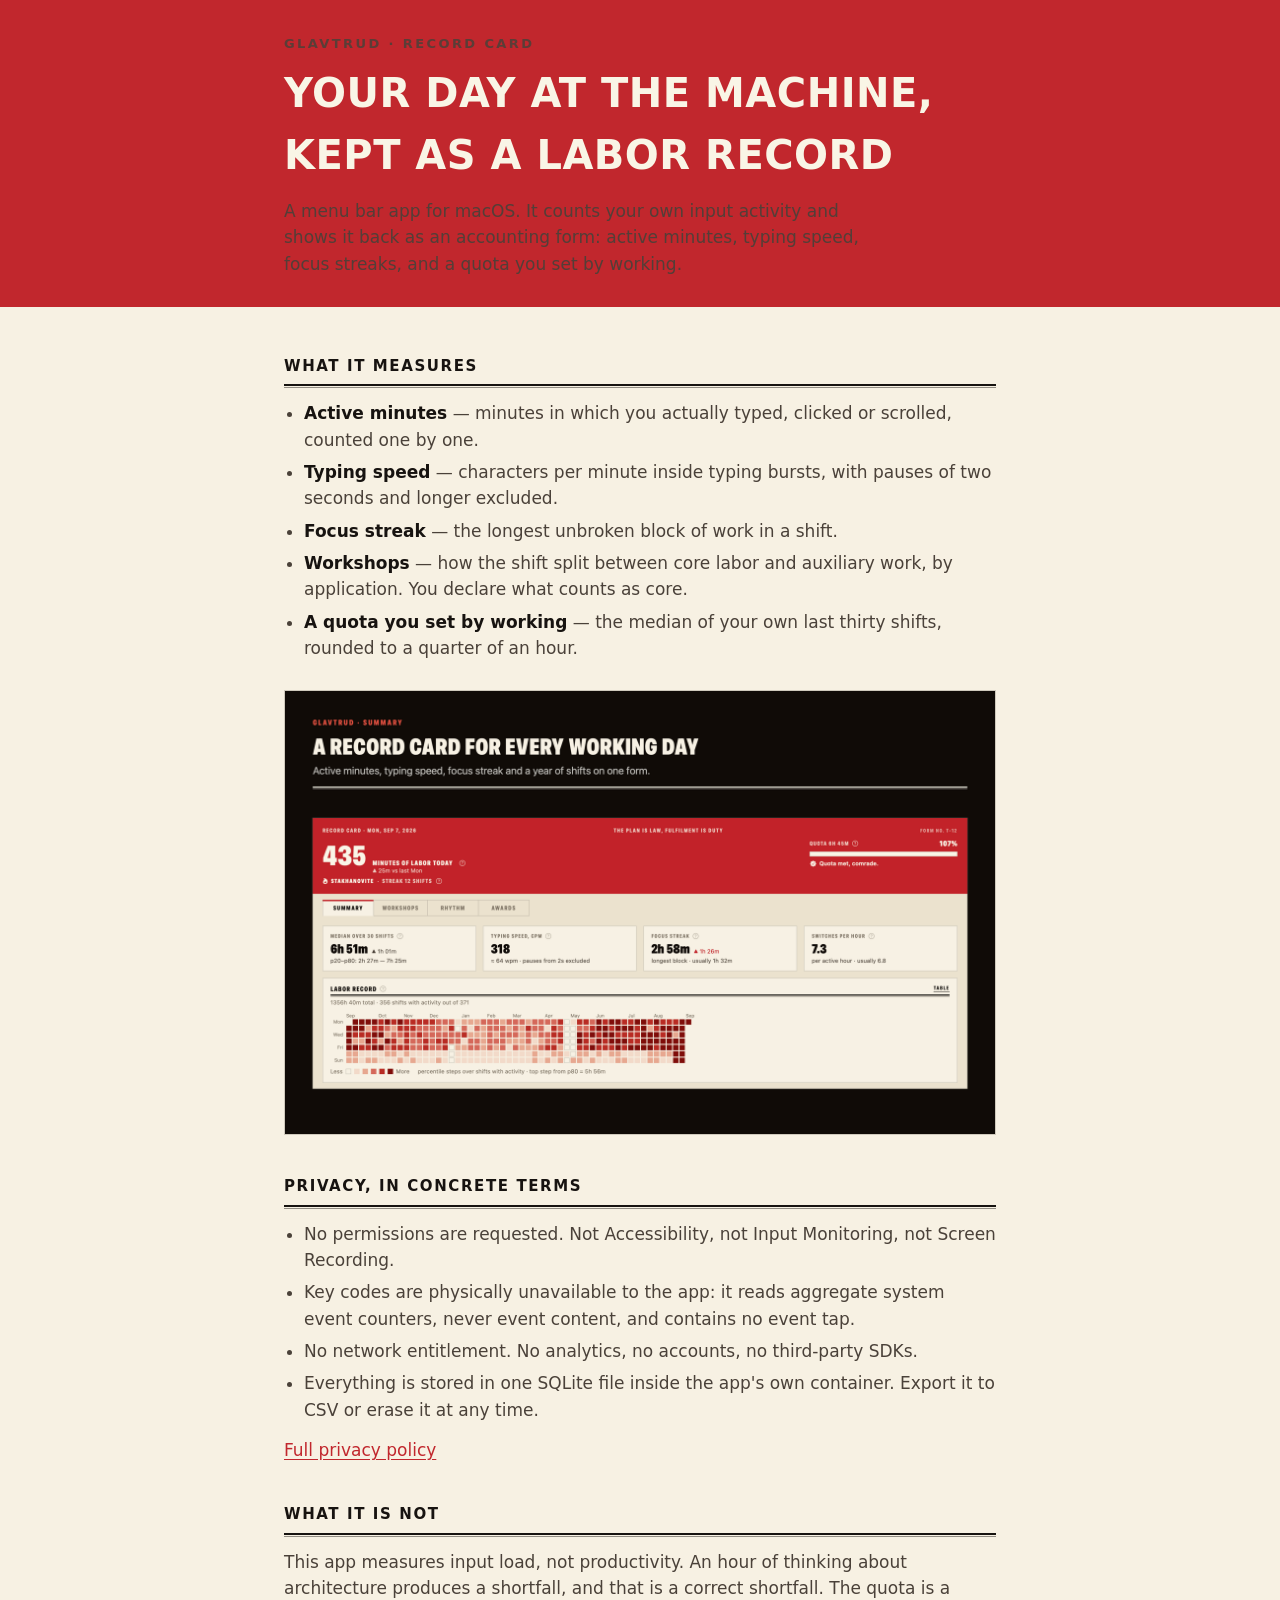
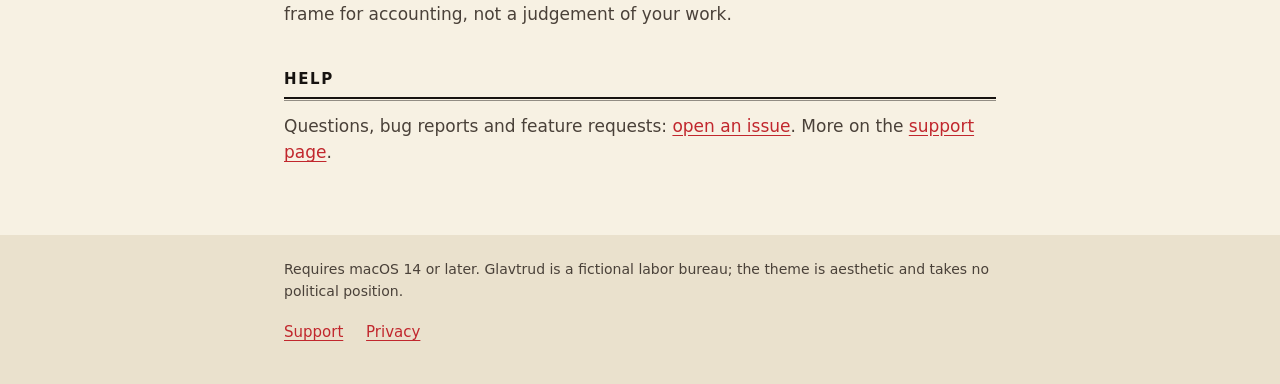
==== index.html @ c77dbedc "publish the support and privacy pages Публичные страницы для App Store Connect: Support URL и Privac" ====
<!DOCTYPE html>
<html lang="en">
<head>
<meta charset="utf-8">
<meta name="viewport" content="width=device-width, initial-scale=1">
<title>Glavtrud — a labor record for your Mac</title>
<meta name="description" content="A menu bar record of your input activity: active minutes, typing speed, focus streaks and a quota you set by working. No permissions, no network.">
<meta property="og:title" content="Glavtrud — a labor record for your Mac">
<meta property="og:description" content="Active minutes, typing speed, focus streaks and a quota you set by working. Nothing leaves your Mac.">
<meta property="og:type" content="website">
<link rel="stylesheet" href="style.css">
</head>
<body>

<header class="band">
  <div class="wrap">
    <p class="kicker">Glavtrud · record card</p>
    <h1>Your day at the machine, kept as a labor record</h1>
    <p class="lead">A menu bar app for macOS. It counts your own input activity and shows it back as an accounting form: active minutes, typing speed, focus streaks, and a quota you set by working.</p>
  </div>
</header>

<main>
  <div class="wrap">

    <h2>What it measures</h2>
    <ul>
      <li><strong>Active minutes</strong> — minutes in which you actually typed, clicked or scrolled, counted one by one.</li>
      <li><strong>Typing speed</strong> — characters per minute inside typing bursts, with pauses of two seconds and longer excluded.</li>
      <li><strong>Focus streak</strong> — the longest unbroken block of work in a shift.</li>
      <li><strong>Workshops</strong> — how the shift split between core labor and auxiliary work, by application. You declare what counts as core.</li>
      <li><strong>A quota you set by working</strong> — the median of your own last thirty shifts, rounded to a quarter of an hour.</li>
    </ul>

    <img class="shot" src="assets/record-card.png" alt="The Glavtrud report window: quota, median active minutes, typing speed, focus streak and a year of shifts.">

    <h2>Privacy, in concrete terms</h2>
    <ul>
      <li>No permissions are requested. Not Accessibility, not Input Monitoring, not Screen Recording.</li>
      <li>Key codes are physically unavailable to the app: it reads aggregate system event counters, never event content, and contains no event tap.</li>
      <li>No network entitlement. No analytics, no accounts, no third-party SDKs.</li>
      <li>Everything is stored in one SQLite file inside the app's own container. Export it to CSV or erase it at any time.</li>
    </ul>
    <p><a href="privacy.html">Full privacy policy</a></p>

    <h2>What it is not</h2>
    <p>This app measures input load, not productivity. An hour of thinking about architecture produces a shortfall, and that is a correct shortfall. The quota is a frame for accounting, not a judgement of your work.</p>

    <h2>Help</h2>
    <p>Questions, bug reports and feature requests: <a href="https://github.com/Di0niz/glavtrud-support/issues">open an issue</a>. More on the <a href="support.html">support page</a>.</p>

  </div>
</main>

<footer>
  <div class="wrap">
    <p>Requires macOS 14 or later. Glavtrud is a fictional labor bureau; the theme is aesthetic and takes no political position.</p>
    <nav>
      <a href="support.html">Support</a>
      <a href="privacy.html">Privacy</a>
    </nav>
  </div>
</footer>

</body>
</html>
---- style.css ----
/* Типографика бланка: три краски, нулевой радиус, двойная линейка ГОСТ.
   Тот же язык, что в самом приложении, — страница читается как его продолжение. */

:root {
  --paper: #f7f1e3;
  --page: #eae1cd;
  --ink: #171310;
  --muted: #4a4139;
  --red: #c1272d;
}

@media (prefers-color-scheme: dark) {
  :root {
    --paper: #161616;
    --page: #080808;
    --ink: #f4f2ee;
    --muted: #bcbab5;
    --red: #a81f24;
  }
}

* { box-sizing: border-box; }

body {
  margin: 0;
  background: var(--page);
  color: var(--ink);
  font: 17px/1.55 -apple-system, BlinkMacSystemFont, "Segoe UI", system-ui, sans-serif;
}

.band {
  background: var(--red);
  color: #f9f5e6;
  padding: 34px 0 30px;
}

.wrap { max-width: 760px; margin: 0 auto; padding: 0 24px; }

.kicker {
  font-size: 13px;
  font-weight: 800;
  letter-spacing: 2.4px;
  text-transform: uppercase;
  opacity: 0.85;
  margin: 0;
}

h1 {
  font-size: 40px;
  font-weight: 900;
  font-stretch: 87.5%;
  letter-spacing: 0.5px;
  text-transform: uppercase;
  margin: 8px 0 0;
}

.band p.lead { margin: 12px 0 0; max-width: 56ch; opacity: 0.92; }

main { background: var(--paper); padding: 40px 0 56px; }

h2 {
  font-size: 15px;
  font-weight: 800;
  font-stretch: 87.5%;
  letter-spacing: 1.6px;
  text-transform: uppercase;
  margin: 40px 0 4px;
  padding-bottom: 6px;
  border-bottom: 2.5px solid var(--ink);
  position: relative;
}

/* Тонкая линейка через просвет — вторая половина приёма. */
h2::after {
  content: "";
  position: absolute;
  left: 0;
  right: 0;
  bottom: -4px;
  height: 1px;
  background: var(--ink);
  opacity: 0.45;
}

h2:first-of-type { margin-top: 8px; }

p, li { color: var(--muted); }
p { margin: 14px 0; }
ul { margin: 14px 0; padding-left: 20px; }
li { margin: 6px 0; }

strong { color: var(--ink); }

a { color: var(--red); text-underline-offset: 3px; }

@media (prefers-color-scheme: dark) {
  a { color: #e35243; }
}

code {
  font-family: ui-monospace, SFMono-Regular, Menlo, monospace;
  font-size: 0.9em;
  background: var(--page);
  padding: 1px 5px;
}

img.shot {
  display: block;
  width: 100%;
  margin: 28px 0 0;
  border: 1px solid rgba(23, 19, 16, 0.18);
}

footer {
  background: var(--page);
  padding: 24px 0 40px;
  font-size: 14px;
}

footer p { margin: 0; }

nav { margin-top: 18px; font-size: 15px; }
nav a { margin-right: 18px; }
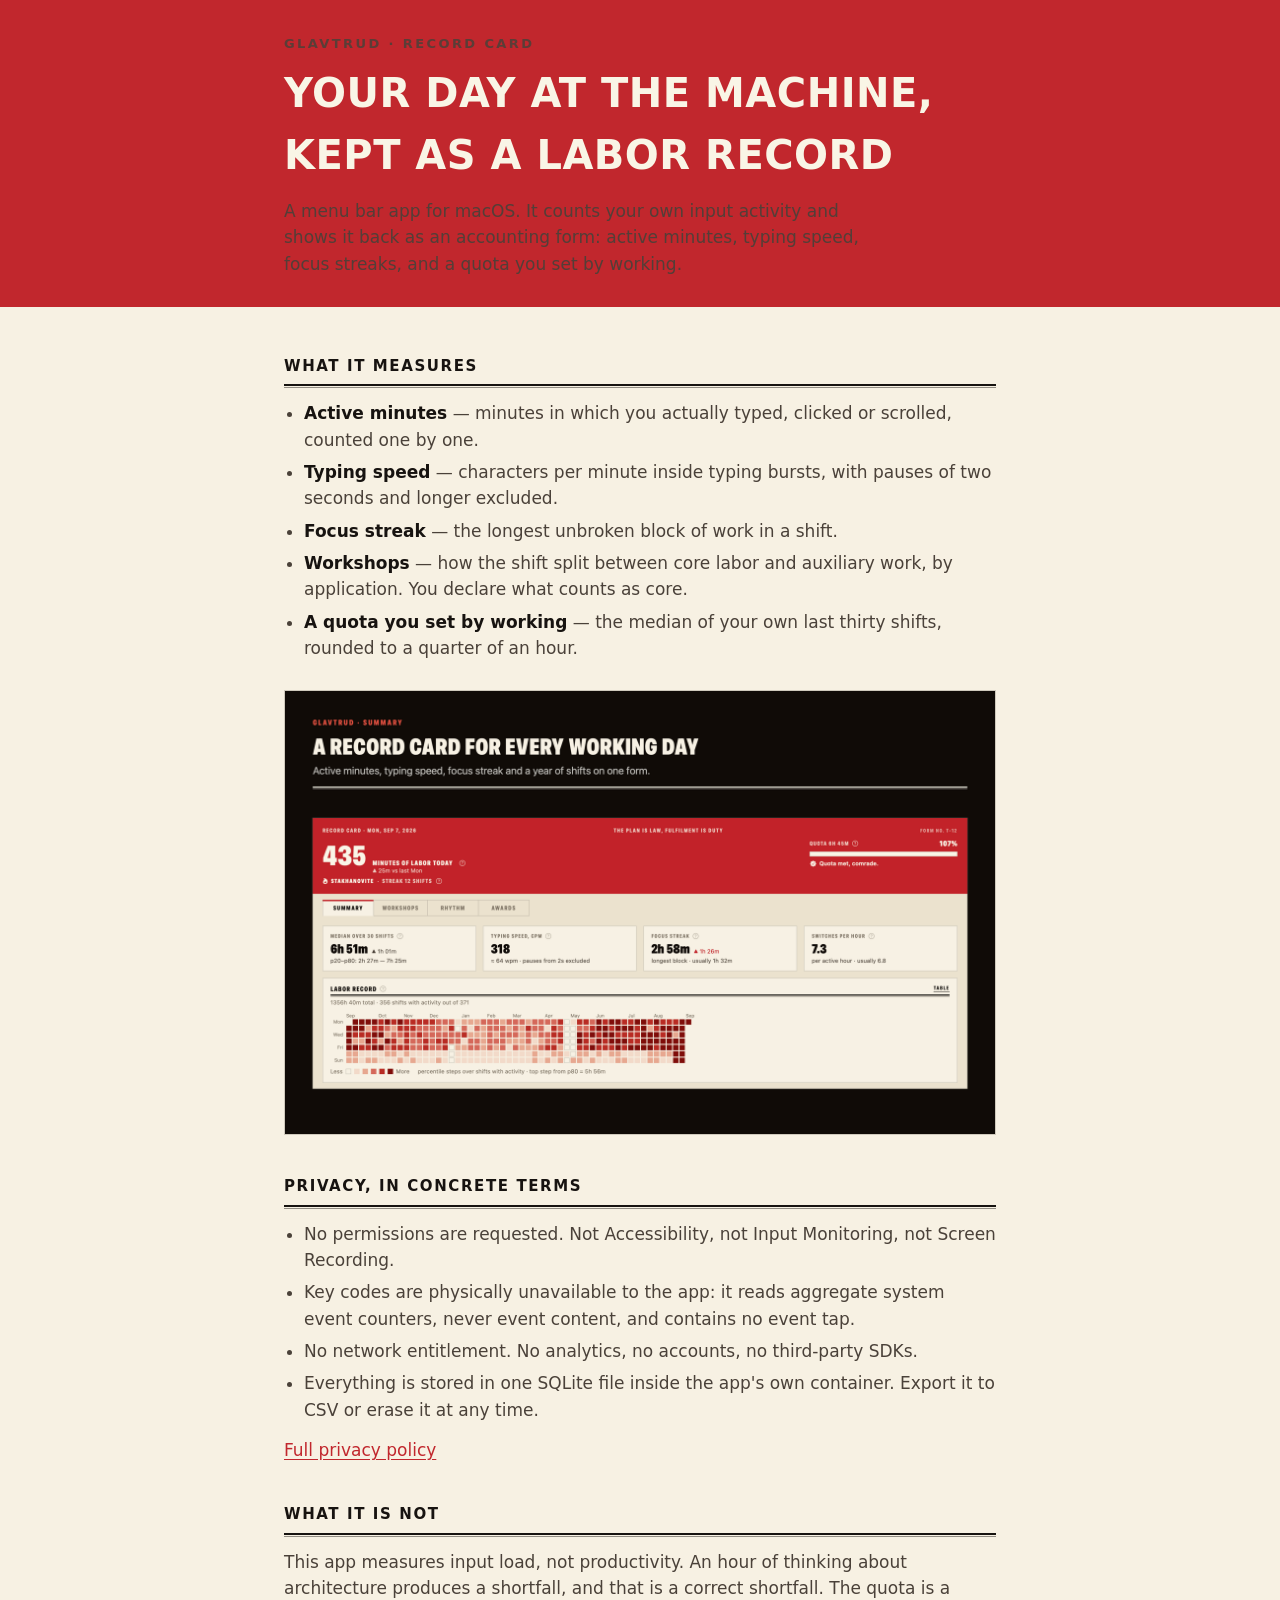
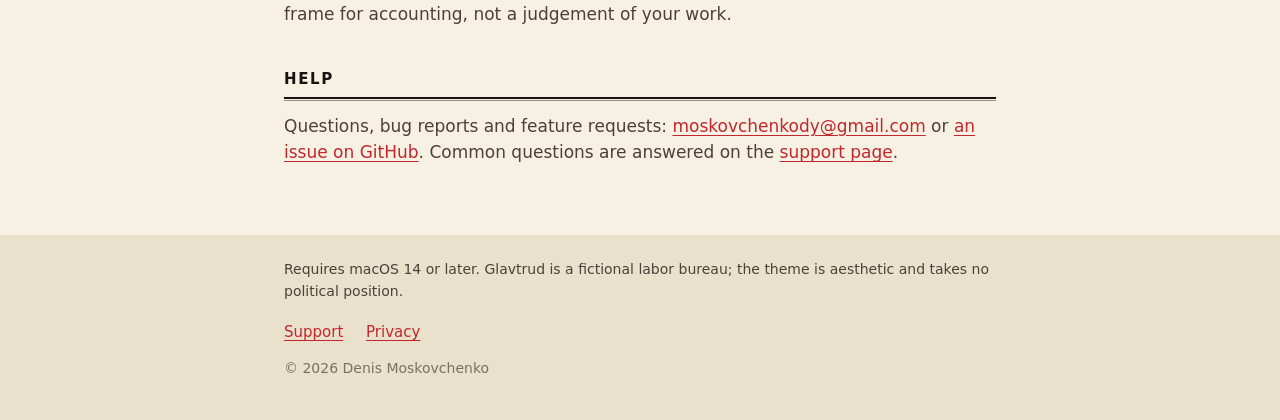
==== commit 7c4d4130: "add the contact address and the copyright line" ====
--- a/index.html
+++ b/index.html
@@ -47,7 +47,7 @@
     <p>This app measures input load, not productivity. An hour of thinking about architecture produces a shortfall, and that is a correct shortfall. The quota is a frame for accounting, not a judgement of your work.</p>
 
     <h2>Help</h2>
-    <p>Questions, bug reports and feature requests: <a href="https://github.com/Di0niz/glavtrud-support/issues">open an issue</a>. More on the <a href="support.html">support page</a>.</p>
+    <p>Questions, bug reports and feature requests: <a href="mailto:moskovchenkody@gmail.com">moskovchenkody@gmail.com</a> or <a href="https://github.com/Di0niz/glavtrud-support/issues">an issue on GitHub</a>. Common questions are answered on the <a href="support.html">support page</a>.</p>
 
   </div>
 </main>
@@ -59,6 +59,7 @@
       <a href="support.html">Support</a>
       <a href="privacy.html">Privacy</a>
     </nav>
+    <p class="copy">© 2026 Denis Moskovchenko</p>
   </div>
 </footer>
 
--- a/style.css
+++ b/style.css
@@ -121,3 +121,5 @@
 
 nav { margin-top: 18px; font-size: 15px; }
 nav a { margin-right: 18px; }
+
+.copy { margin-top: 14px; opacity: 0.7; }
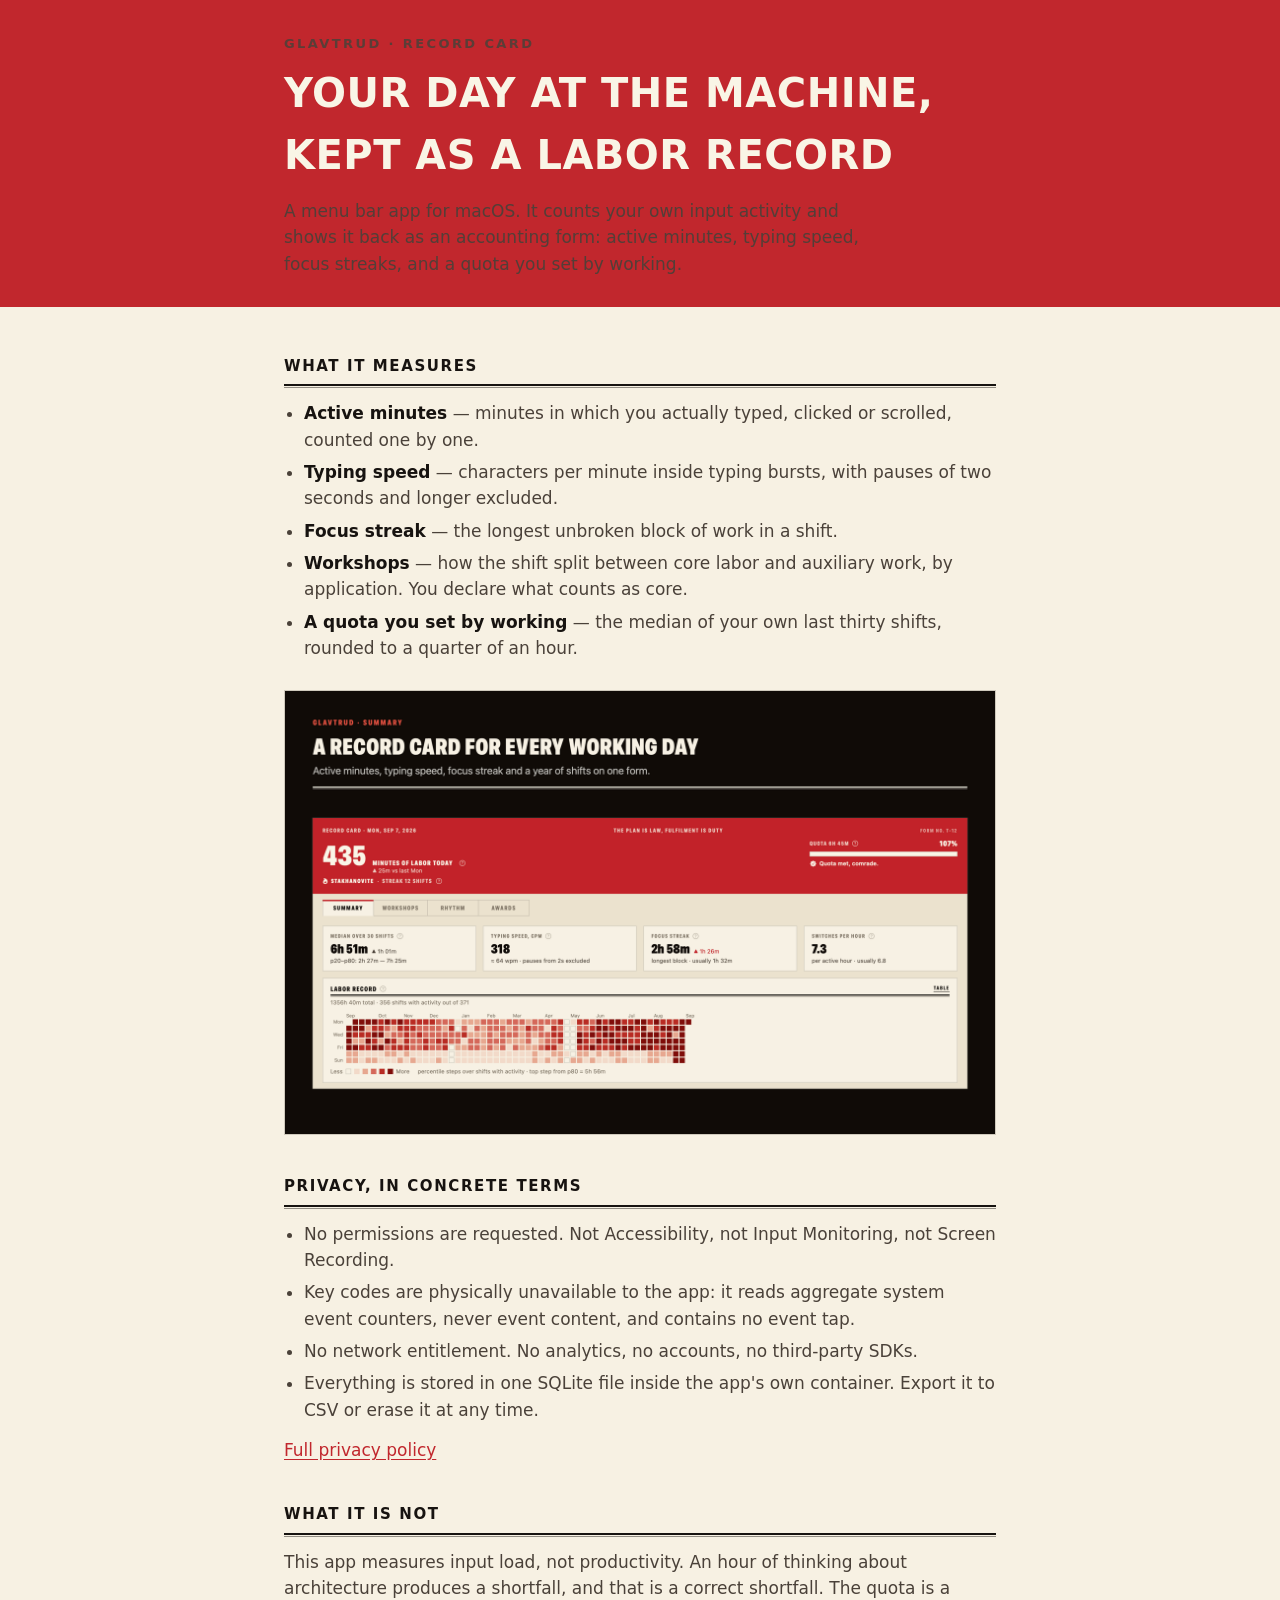
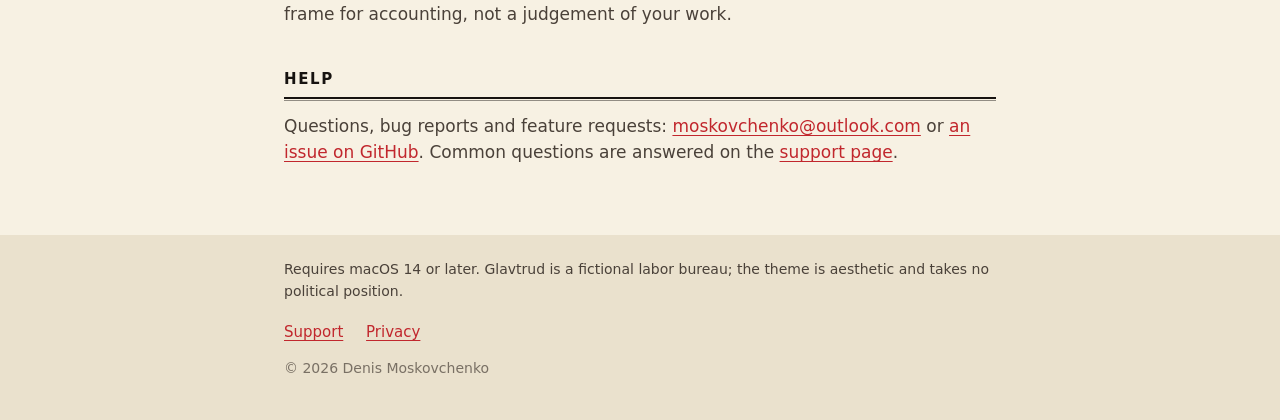
==== commit ff8218a5: "switch the contact address to the main mailbox" ====
--- a/index.html
+++ b/index.html
@@ -47,7 +47,7 @@
     <p>This app measures input load, not productivity. An hour of thinking about architecture produces a shortfall, and that is a correct shortfall. The quota is a frame for accounting, not a judgement of your work.</p>
 
     <h2>Help</h2>
-    <p>Questions, bug reports and feature requests: <a href="mailto:moskovchenkody@gmail.com">moskovchenkody@gmail.com</a> or <a href="https://github.com/Di0niz/glavtrud-support/issues">an issue on GitHub</a>. Common questions are answered on the <a href="support.html">support page</a>.</p>
+    <p>Questions, bug reports and feature requests: <a href="mailto:moskovchenko@outlook.com">moskovchenko@outlook.com</a> or <a href="https://github.com/Di0niz/glavtrud-support/issues">an issue on GitHub</a>. Common questions are answered on the <a href="support.html">support page</a>.</p>
 
   </div>
 </main>
